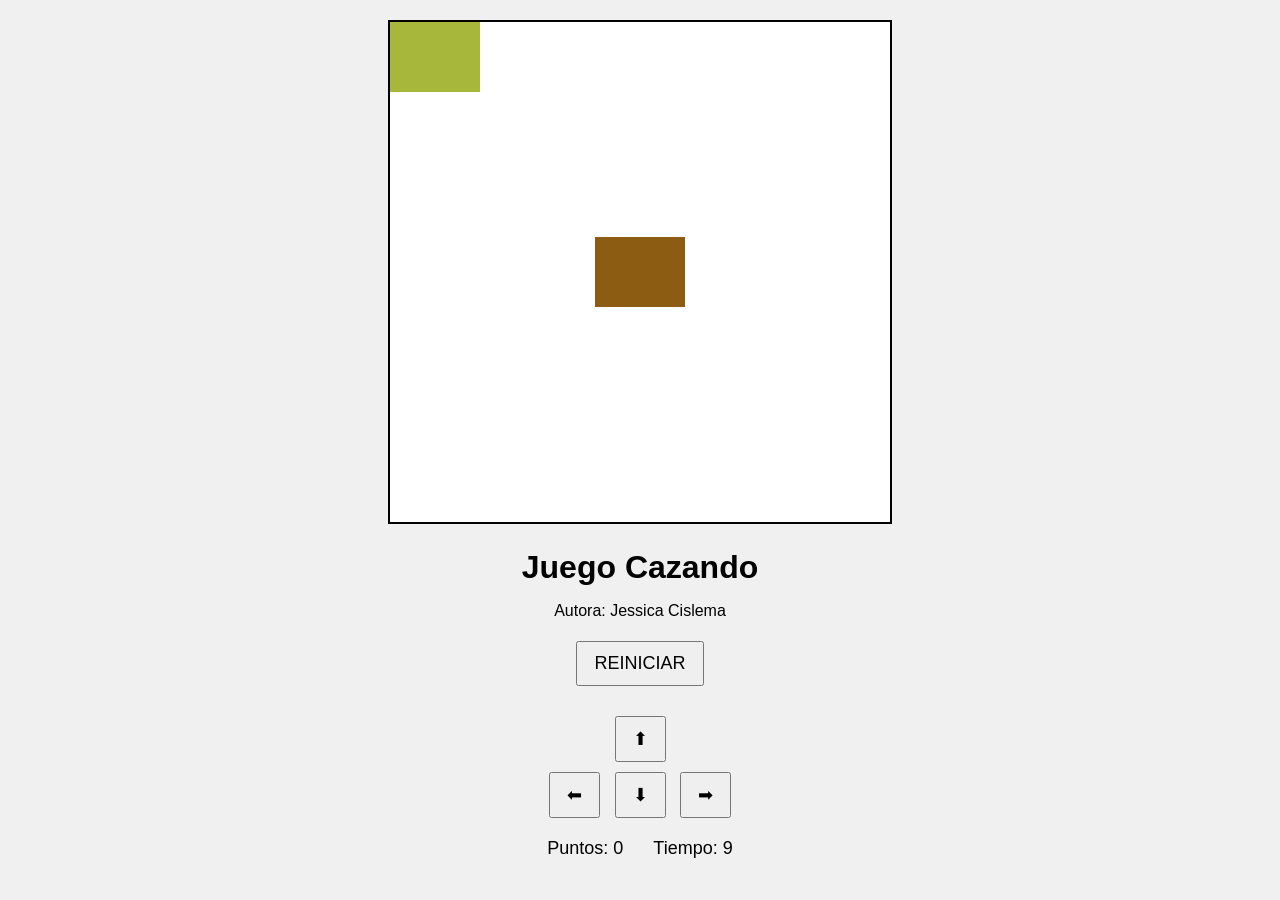
==== index.html @ 4f401a95 "carga a vercel" ====
<!DOCTYPE html>
<html>
<head>
  <title>Juego Cazando</title>
  <link rel="stylesheet" href="cazando.css"/>
  <canvas id="areaJuego" width="500" height="500"></canvas>
  <script src="utilis.js"></script>
</head>
<body onload="iniciarJuego()">

  <h1>Juego Cazando</h1>
  <p>Autora: Jessica Cislema</p>

  <button onclick="reiniciar()">REINICIAR</button>
  <div class="controles">
    <button onclick="moverArriba();">⬆</button>
    <br>
    <button onclick="moverIzquierda();">⬅</button>
    <button onclick="moverAbajo();">⬇</button>
    <button onclick="moverDerecha();">➡</button>
  
  </div>


  <div class="panel">
    <span>Puntos: <span id="puntos">0</span></span>
    <span>Tiempo: <span id="tiempo">10</span></span>
  </div>

  <p id="mensaje"></p>
  <script src="cazando.js"></script>

</body>
</html>
---- cazando.css ----
body {
  text-align: center;
  font-family: Arial, sans-serif;
  background: #f0f0f0;
  margin: 0;
  padding: 20px;
}

h1 {
  margin-bottom: 5px;
}

.panel {
  margin: 15px 0;
  font-size: 18px;
  display: flex;
  justify-content: center;
  gap: 30px;
}

canvas {
  background: white;
  border: 2px solid black;
}

.controles {
  margin-top: 20px;
}

button {
  margin: 5px;
  padding: 10px 16px;
  font-size: 18px;
  cursor: pointer;
}

#mensaje {
  font-size: 20px;
  font-weight: bold;
  color: darkred;
  margin-top: 15px;
}
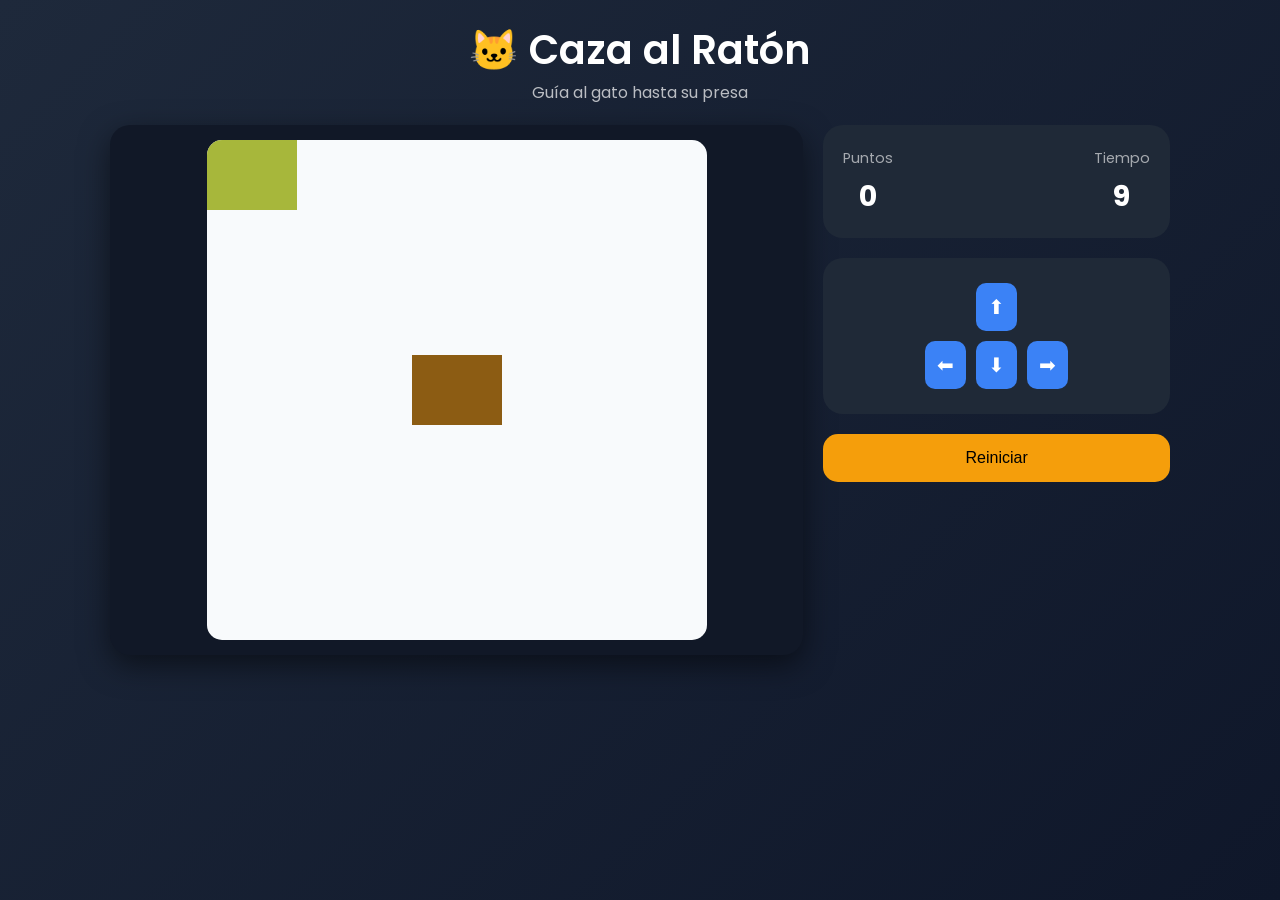
==== commit 0e633673: "mejora de interfaz grafica" ====
--- a/index.html
+++ b/index.html
@@ -1,34 +1,58 @@
 <!DOCTYPE html>
-<html>
+<html lang="es">
 <head>
+  <meta charset="UTF-8">
+  <meta name="viewport" content="width=device-width, initial-scale=1.0">
   <title>Juego Cazando</title>
+  <link href="https://fonts.googleapis.com/css2?family=Poppins:wght@300;400;600&display=swap" rel="stylesheet">
   <link rel="stylesheet" href="cazando.css"/>
-  <canvas id="areaJuego" width="500" height="500"></canvas>
   <script src="utilis.js"></script>
 </head>
 <body onload="iniciarJuego()">
 
-  <h1>Juego Cazando</h1>
-  <p>Autora: Jessica Cislema</p>
+  <div class="app">
+    <header class="header">
+      <h1>🐱 Caza al Ratón</h1>
+      <p>Guía al gato hasta su presa</p>
+    </header>
 
-  <button onclick="reiniciar()">REINICIAR</button>
-  <div class="controles">
-    <button onclick="moverArriba();">⬆</button>
-    <br>
-    <button onclick="moverIzquierda();">⬅</button>
-    <button onclick="moverAbajo();">⬇</button>
-    <button onclick="moverDerecha();">➡</button>
-  
+    <main class="main">
+      <section class="game-area">
+        <canvas id="areaJuego" width="500" height="500"></canvas>
+      </section>
+
+      <aside class="sidebar">
+        <div class="panel">
+          <div class="stat">
+            <span>Puntos</span>
+            <strong id="puntos">0</strong>
+          </div>
+          <div class="stat">
+            <span>Tiempo</span>
+            <strong id="tiempo">10</strong>
+          </div>
+        </div>
+
+        <div class="controles">
+          <button onclick="moverArriba()">⬆</button>
+          <div class="middle">
+            <button onclick="moverIzquierda()">⬅</button>
+            <button onclick="moverAbajo()">⬇</button>
+            <button onclick="moverDerecha()">➡</button>
+          </div>
+        </div>
+
+        <button class="reiniciar" onclick="reiniciar()">Reiniciar</button>
+      </aside>
+    </main>
+
+    <footer>
+      <p id="mensaje"></p>
+    </footer>
   </div>
 
+  <script src="cazando.js"></script>
+</body>
+</html>
 
-  <div class="panel">
-    <span>Puntos: <span id="puntos">0</span></span>
-    <span>Tiempo: <span id="tiempo">10</span></span>
-  </div>
 
-  <p id="mensaje"></p>
-  <script src="cazando.js"></script>
-
-</body>
-</html>
--- a/cazando.css
+++ b/cazando.css
@@ -1,42 +1,149 @@
+* {
+  margin: 0;
+  padding: 0;
+  box-sizing: border-box;
+}
+
 body {
-  text-align: center;
-  font-family: Arial, sans-serif;
-  background: #f0f0f0;
-  margin: 0;
+  font-family: 'Poppins', sans-serif;
+  background: linear-gradient(135deg, #1e293b, #0f172a);
+  color: #fff;
+  min-height: 100vh;
+}
+
+.app {
+  max-width: 1100px;
+  margin: auto;
   padding: 20px;
 }
 
-h1 {
-  margin-bottom: 5px;
+.header {
+  text-align: center;
+  margin-bottom: 20px;
+}
+
+.header h1 {
+  font-size: 2.5rem;
+  font-weight: 600;
+}
+
+.header p {
+  opacity: 0.7;
+}
+
+.main {
+  display: grid;
+  grid-template-columns: 2fr 1fr;
+  gap: 20px;
+}
+
+.game-area {
+  background: #111827;
+  padding: 15px;
+  border-radius: 20px;
+  box-shadow: 0 10px 30px rgba(0,0,0,0.5);
+  display: flex;
+  justify-content: center;
+  align-items: center;
+}
+
+canvas {
+  border-radius: 15px;
+  border: none;
+  background: #f8fafc;
+}
+
+.sidebar {
+  display: flex;
+  flex-direction: column;
+  gap: 20px;
 }
 
 .panel {
-  margin: 15px 0;
-  font-size: 18px;
+  background: #1f2937;
+  padding: 20px;
+  border-radius: 20px;
   display: flex;
-  justify-content: center;
-  gap: 30px;
+  justify-content: space-between;
 }
 
-canvas {
-  background: white;
-  border: 2px solid black;
+.stat {
+  text-align: center;
+}
+
+.stat span {
+  font-size: 0.9rem;
+  opacity: 0.6;
+}
+
+.stat strong {
+  display: block;
+  font-size: 1.8rem;
+  margin-top: 5px;
 }
 
 .controles {
-  margin-top: 20px;
+  background: #1f2937;
+  padding: 20px;
+  border-radius: 20px;
+  text-align: center;
 }
 
-button {
+.controles button {
+  background: #3b82f6;
+  border: none;
+  color: white;
+  font-size: 20px;
+  padding: 12px;
   margin: 5px;
-  padding: 10px 16px;
-  font-size: 18px;
+  border-radius: 10px;
   cursor: pointer;
+  transition: all 0.2s ease;
+}
+
+.controles button:hover {
+  background: #2563eb;
+  transform: scale(1.1);
+}
+
+.middle {
+  display: flex;
+  justify-content: center;
+}
+
+.reiniciar {
+  background: #f59e0b;
+  border: none;
+  padding: 15px;
+  border-radius: 15px;
+  font-size: 16px;
+  cursor: pointer;
+  transition: all 0.3s ease;
+}
+
+.reiniciar:hover {
+  background: #d97706;
+  transform: translateY(-2px);
+}
+
+footer {
+  margin-top: 20px;
+  text-align: center;
 }
 
 #mensaje {
-  font-size: 20px;
-  font-weight: bold;
-  color: darkred;
-  margin-top: 15px;
+  font-size: 1.2rem;
+  font-weight: 600;
+  color: #f87171;
+}
+
+@media (max-width: 768px) {
+  .main {
+    grid-template-columns: 1fr;
+  }
+
+  canvas {
+    width: 100%;
+    height: auto;
+  }
 }
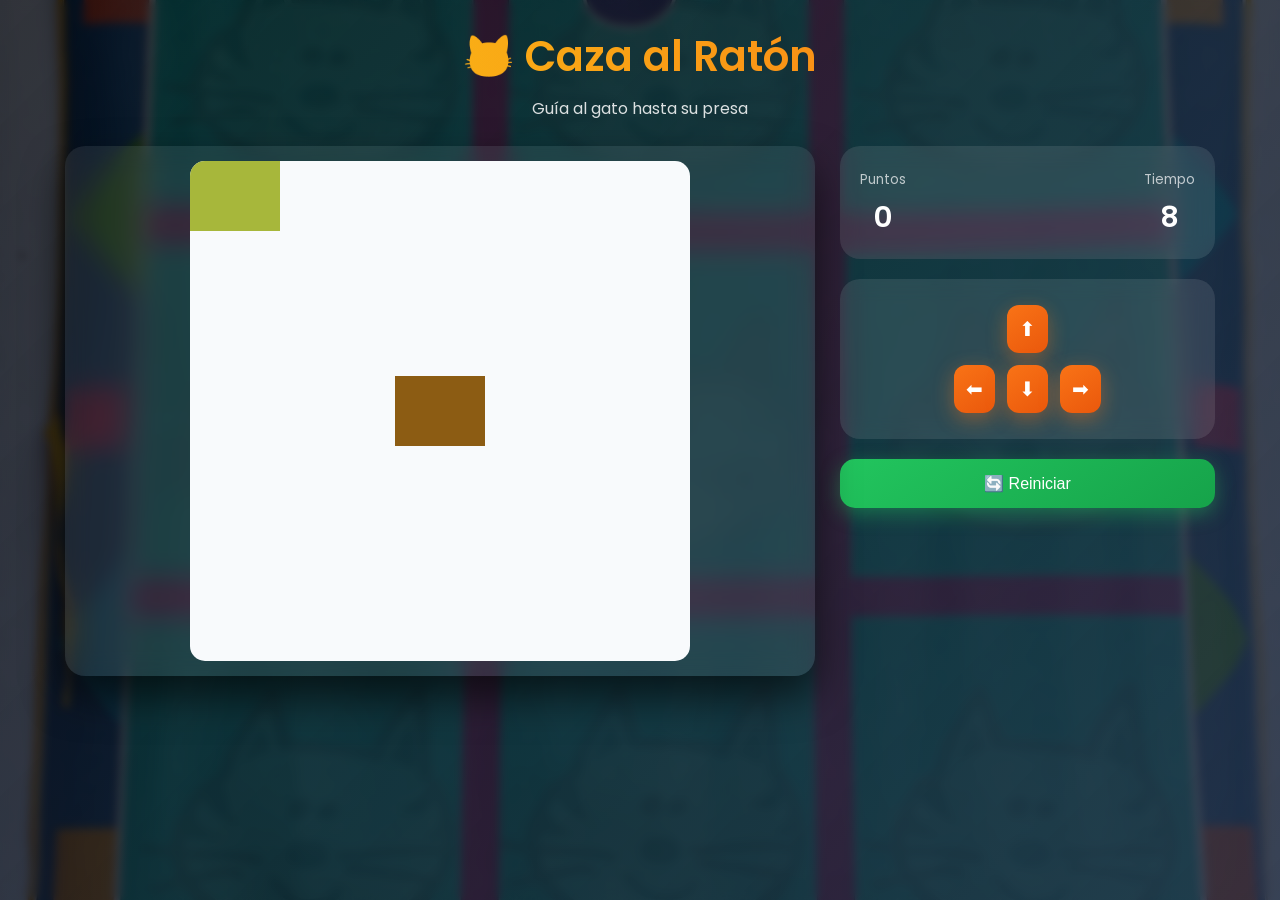
==== commit 56ea1656: "modificacion de fondo con IA" ====
--- a/index.html
+++ b/index.html
@@ -4,29 +4,37 @@
   <meta charset="UTF-8">
   <meta name="viewport" content="width=device-width, initial-scale=1.0">
   <title>Juego Cazando</title>
-  <link href="https://fonts.googleapis.com/css2?family=Poppins:wght@300;400;600&display=swap" rel="stylesheet">
+
+  <link href="https://fonts.googleapis.com/css2?family=Poppins:wght@300;400;500;600&display=swap" rel="stylesheet">
   <link rel="stylesheet" href="cazando.css"/>
   <script src="utilis.js"></script>
 </head>
+
 <body onload="iniciarJuego()">
 
+  <div class="overlay"></div>
+
   <div class="app">
+
     <header class="header">
       <h1>🐱 Caza al Ratón</h1>
       <p>Guía al gato hasta su presa</p>
     </header>
 
     <main class="main">
+
       <section class="game-area">
         <canvas id="areaJuego" width="500" height="500"></canvas>
       </section>
 
       <aside class="sidebar">
+
         <div class="panel">
           <div class="stat">
             <span>Puntos</span>
             <strong id="puntos">0</strong>
           </div>
+
           <div class="stat">
             <span>Tiempo</span>
             <strong id="tiempo">10</strong>
@@ -42,17 +50,20 @@
           </div>
         </div>
 
-        <button class="reiniciar" onclick="reiniciar()">Reiniciar</button>
+        <button class="reiniciar" onclick="reiniciar()">🔄 Reiniciar</button>
+
       </aside>
+
     </main>
 
     <footer>
       <p id="mensaje"></p>
     </footer>
+
   </div>
 
   <script src="cazando.js"></script>
+
 </body>
 </html>
 
-
--- a/cazando.css
+++ b/cazando.css
@@ -6,42 +6,65 @@
 
 body {
   font-family: 'Poppins', sans-serif;
-  background: linear-gradient(135deg, #1e293b, #0f172a);
+  min-height: 100vh;
   color: #fff;
-  min-height: 100vh;
+
+  background-image: url('juego.jpg');
+  background-size: cover;
+  background-position: center;
+  background-attachment: fixed;
+}
+
+/* Overlay para mejorar legibilidad */
+.overlay {
+  position: fixed;
+  inset: 0;
+  background: linear-gradient(135deg, rgba(0,0,0,0.75), rgba(30,41,59,0.85));
+  backdrop-filter: blur(4px);
+  z-index: 0;
 }
 
 .app {
-  max-width: 1100px;
+  position: relative;
+  z-index: 1;
+  max-width: 1200px;
   margin: auto;
-  padding: 20px;
+  padding: 25px;
 }
 
+/* HEADER */
 .header {
   text-align: center;
-  margin-bottom: 20px;
+  margin-bottom: 25px;
 }
 
 .header h1 {
-  font-size: 2.5rem;
+  font-size: 2.6rem;
   font-weight: 600;
+  background: linear-gradient(90deg, #facc15, #f97316);
+  -webkit-background-clip: text;
+  color: transparent;
 }
 
 .header p {
-  opacity: 0.7;
+  margin-top: 8px;
+  opacity: 0.85;
 }
 
+/* LAYOUT */
 .main {
   display: grid;
   grid-template-columns: 2fr 1fr;
-  gap: 20px;
+  gap: 25px;
 }
 
+/* GAME AREA */
 .game-area {
-  background: #111827;
+  background: rgba(255, 255, 255, 0.08);
+  border-radius: 20px;
   padding: 15px;
-  border-radius: 20px;
-  box-shadow: 0 10px 30px rgba(0,0,0,0.5);
+  backdrop-filter: blur(12px);
+  box-shadow: 0 20px 40px rgba(0,0,0,0.6);
   display: flex;
   justify-content: center;
   align-items: center;
@@ -49,22 +72,24 @@
 
 canvas {
   border-radius: 15px;
-  border: none;
   background: #f8fafc;
 }
 
+/* SIDEBAR */
 .sidebar {
   display: flex;
   flex-direction: column;
   gap: 20px;
 }
 
+/* PANEL */
 .panel {
-  background: #1f2937;
+  display: flex;
+  justify-content: space-between;
   padding: 20px;
   border-radius: 20px;
-  display: flex;
-  justify-content: space-between;
+  background: rgba(255,255,255,0.1);
+  backdrop-filter: blur(10px);
 }
 
 .stat {
@@ -72,38 +97,42 @@
 }
 
 .stat span {
-  font-size: 0.9rem;
-  opacity: 0.6;
+  font-size: 0.85rem;
+  opacity: 0.7;
 }
 
 .stat strong {
   display: block;
+  margin-top: 5px;
   font-size: 1.8rem;
-  margin-top: 5px;
+  font-weight: 600;
 }
 
+/* CONTROLES */
 .controles {
-  background: #1f2937;
+  background: rgba(255,255,255,0.1);
   padding: 20px;
   border-radius: 20px;
   text-align: center;
+  backdrop-filter: blur(10px);
 }
 
 .controles button {
-  background: #3b82f6;
+  background: linear-gradient(145deg, #f97316, #ea580c);
   border: none;
   color: white;
   font-size: 20px;
   padding: 12px;
-  margin: 5px;
-  border-radius: 10px;
+  margin: 6px;
+  border-radius: 12px;
   cursor: pointer;
-  transition: all 0.2s ease;
+  transition: all 0.25s ease;
+  box-shadow: 0 6px 20px rgba(249,115,22,0.4);
 }
 
 .controles button:hover {
-  background: #2563eb;
-  transform: scale(1.1);
+  transform: translateY(-3px) scale(1.05);
+  box-shadow: 0 10px 30px rgba(249,115,22,0.6);
 }
 
 .middle {
@@ -111,35 +140,46 @@
   justify-content: center;
 }
 
+/* BOTÓN */
 .reiniciar {
-  background: #f59e0b;
+  background: linear-gradient(145deg, #22c55e, #16a34a);
   border: none;
   padding: 15px;
   border-radius: 15px;
   font-size: 16px;
+  color: white;
   cursor: pointer;
   transition: all 0.3s ease;
+  box-shadow: 0 6px 20px rgba(34,197,94,0.4);
 }
 
 .reiniciar:hover {
-  background: #d97706;
-  transform: translateY(-2px);
+  transform: translateY(-3px);
+  box-shadow: 0 10px 30px rgba(34,197,94,0.6);
 }
 
+/* FOOTER */
 footer {
-  margin-top: 20px;
+  margin-top: 25px;
   text-align: center;
 }
 
 #mensaje {
-  font-size: 1.2rem;
-  font-weight: 600;
+  font-size: 1.1rem;
+  font-weight: 500;
   color: #f87171;
 }
 
-@media (max-width: 768px) {
+/* RESPONSIVE */
+@media (max-width: 900px) {
   .main {
     grid-template-columns: 1fr;
+  }
+}
+
+@media (max-width: 600px) {
+  .header h1 {
+    font-size: 2rem;
   }
 
   canvas {
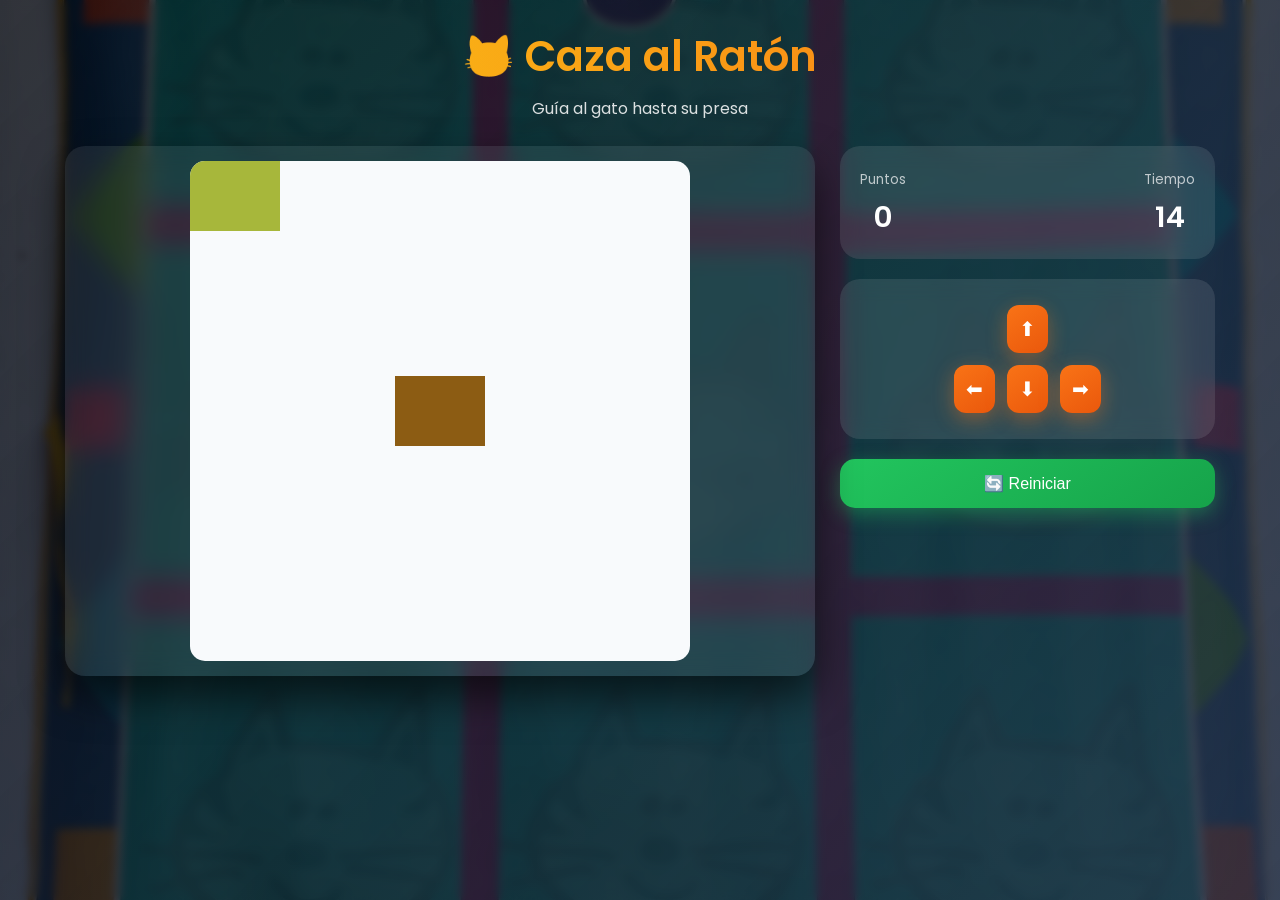
==== commit a8699001: "2 ejercicio reinicio de tiempo" ====
--- a/index.html
+++ b/index.html
@@ -37,7 +37,7 @@
 
           <div class="stat">
             <span>Tiempo</span>
-            <strong id="tiempo">10</strong>
+            <strong id="tiempo">15</strong>
           </div>
         </div>
 
